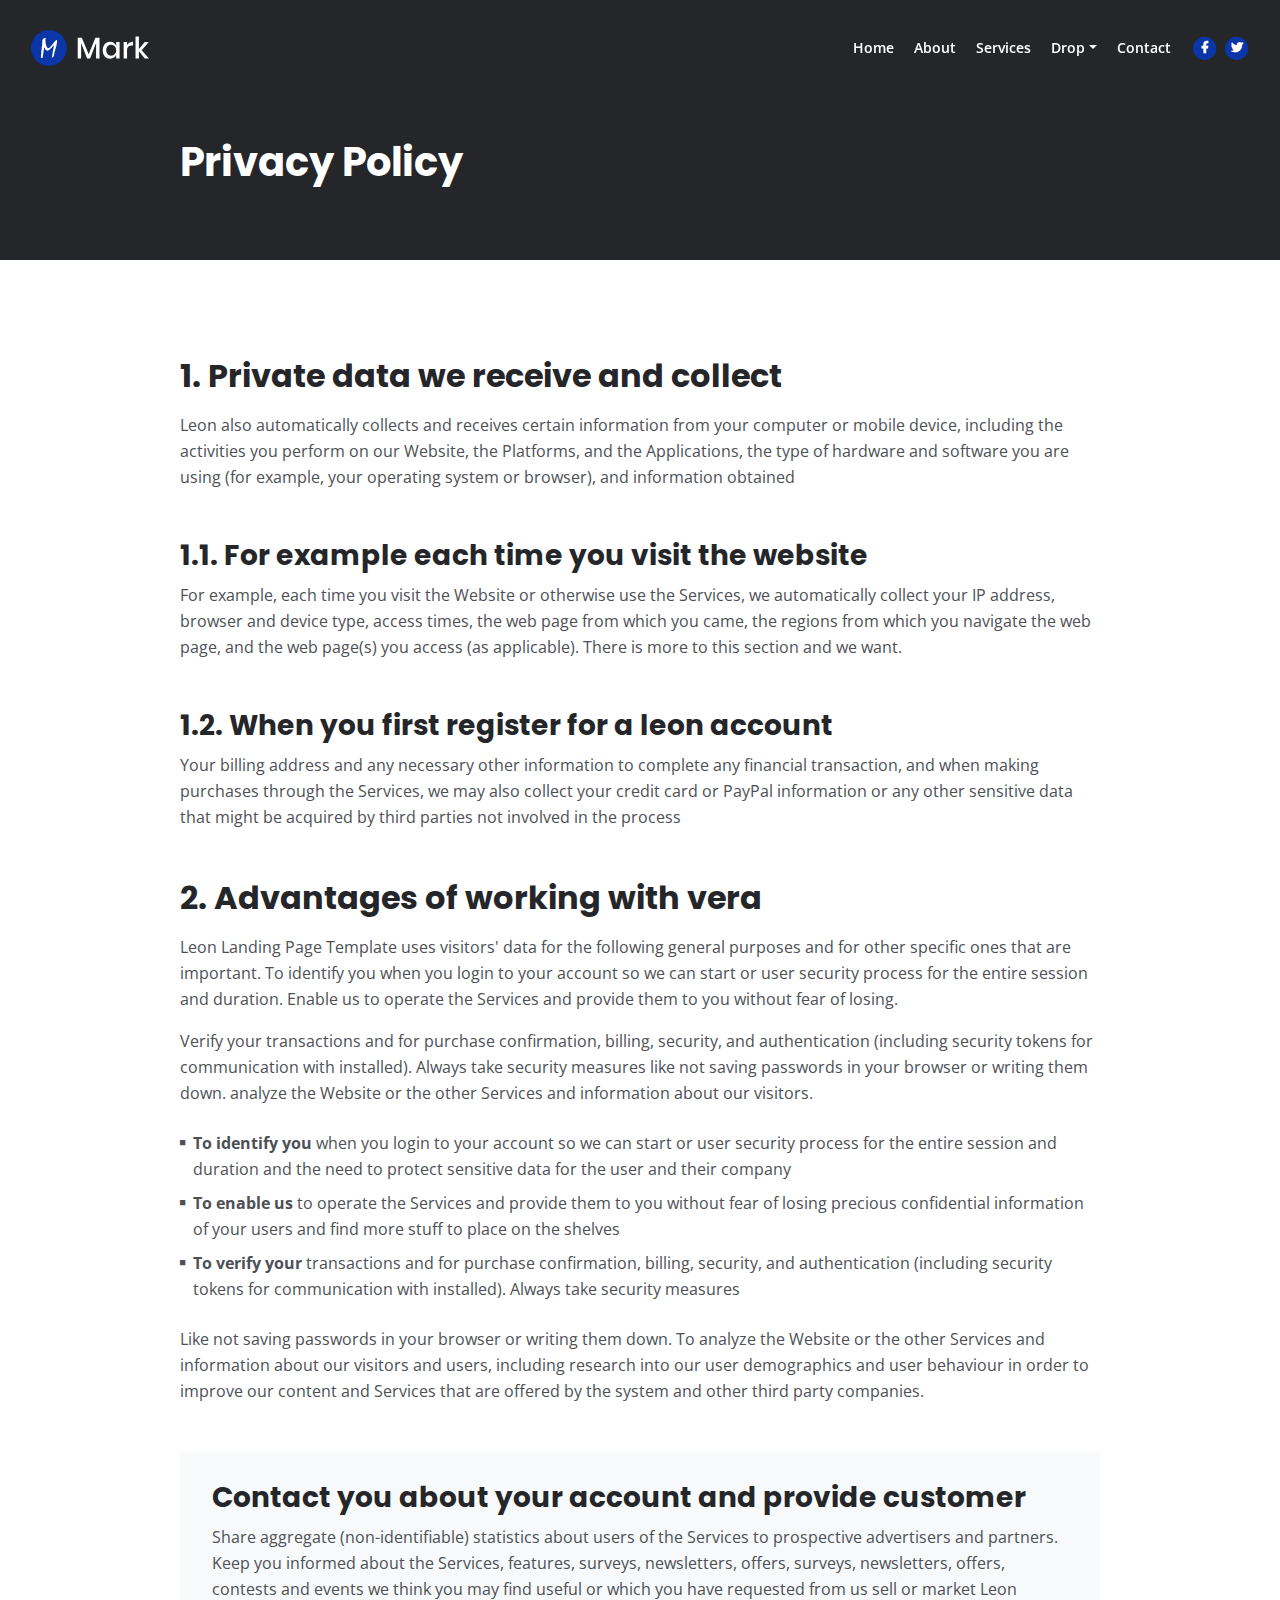
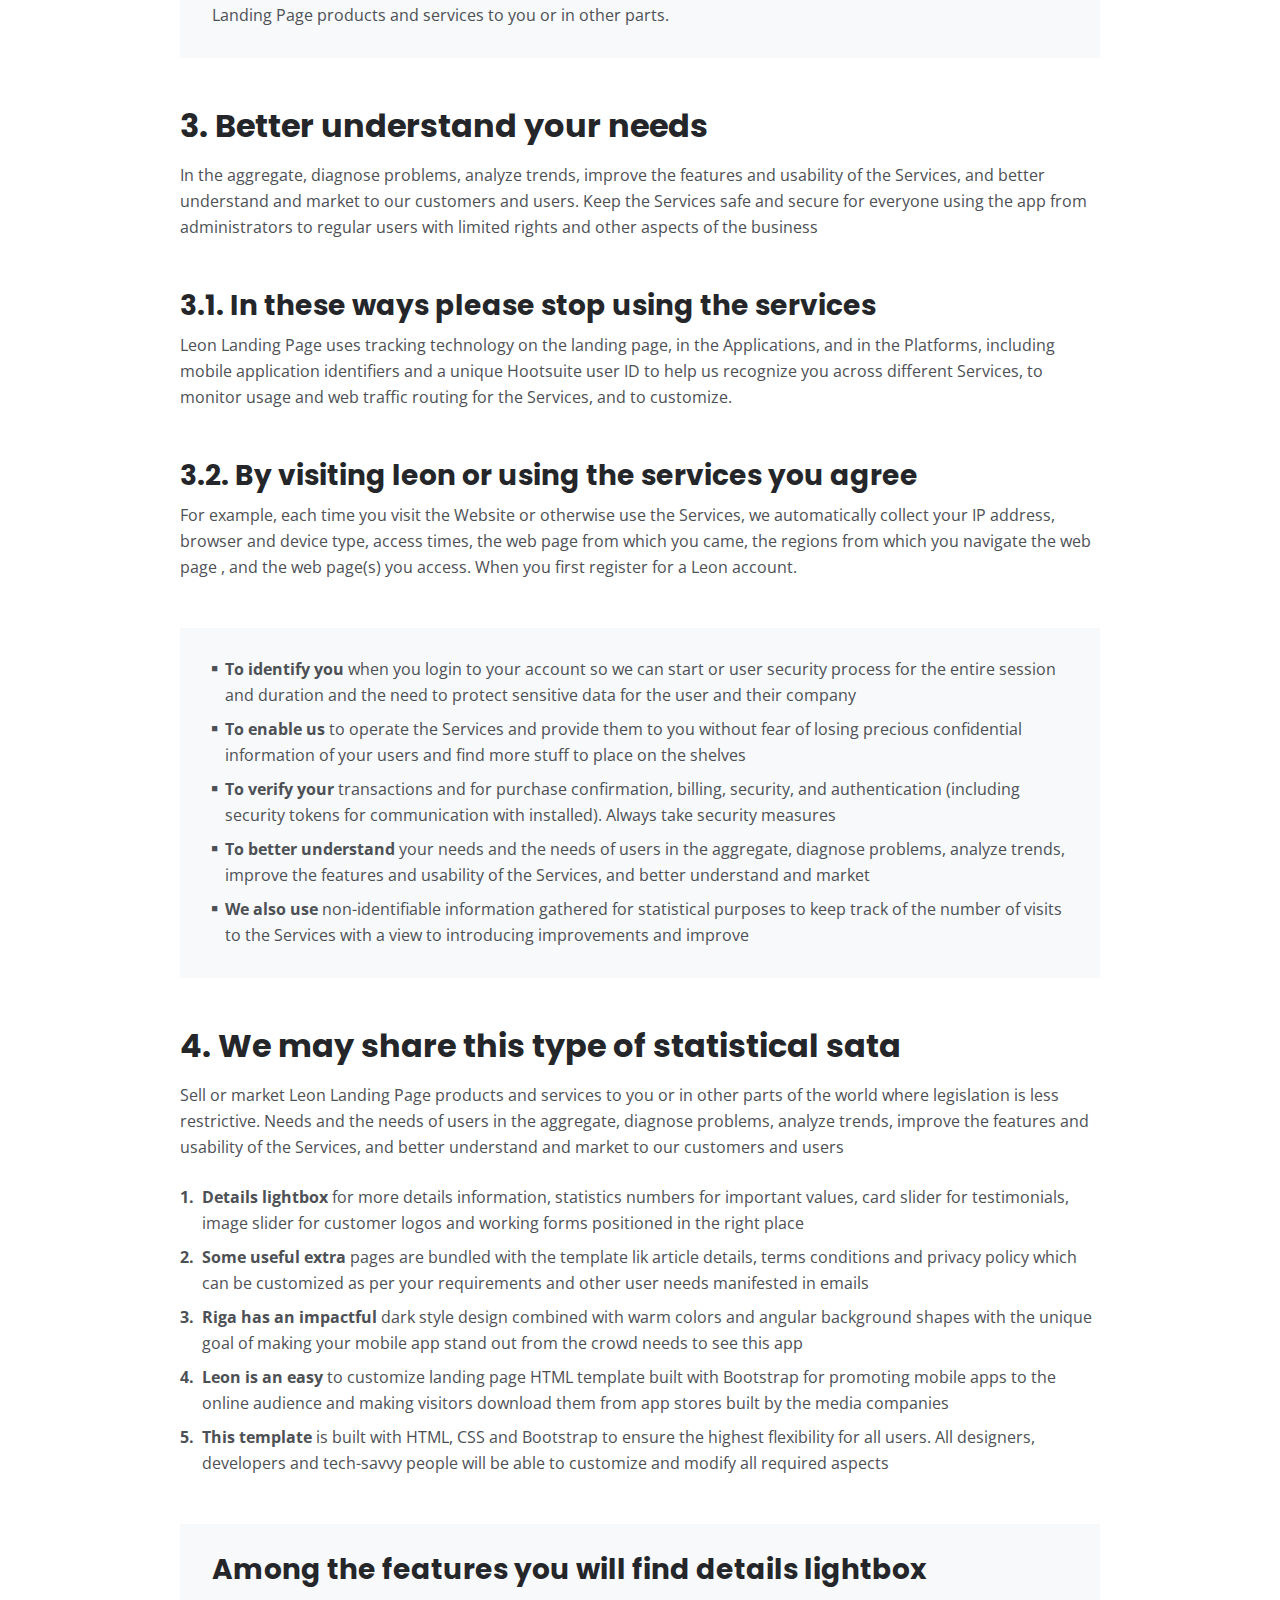
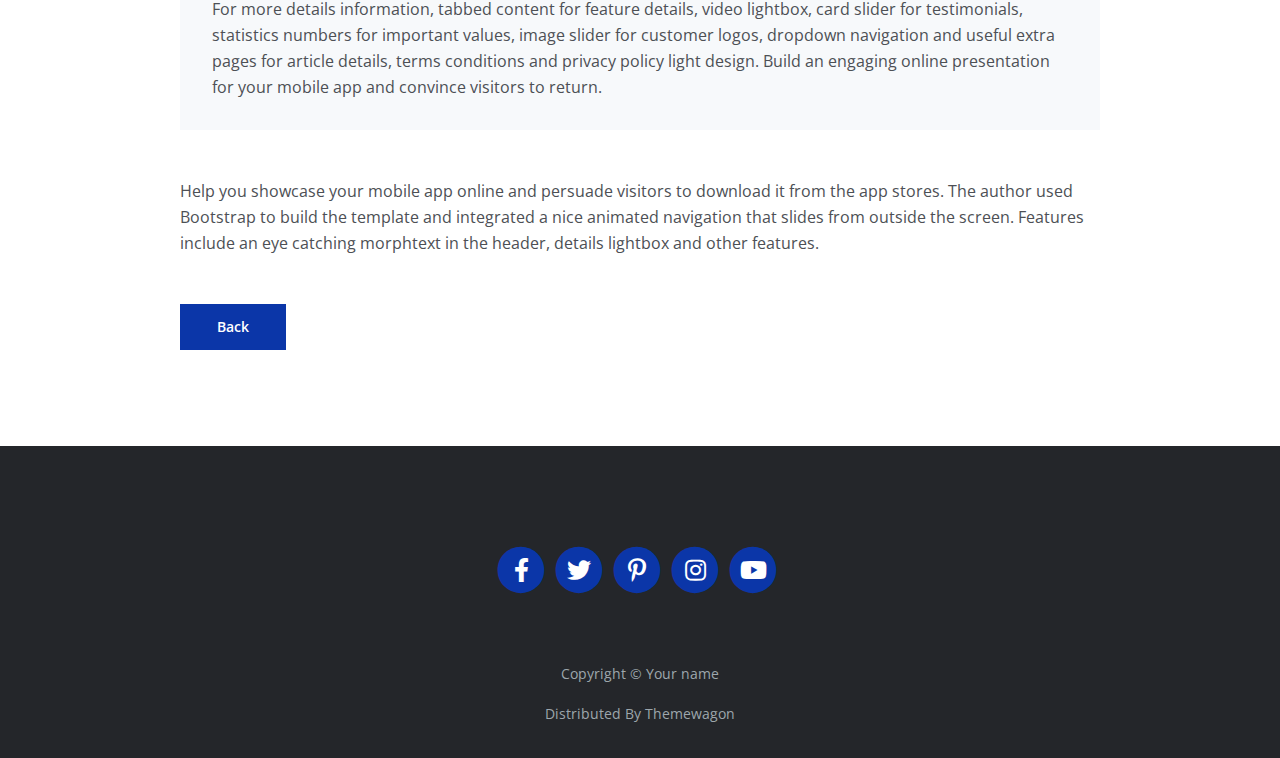
==== privacy.html @ 57025cc5 "Creamos la pagina" ====
<!DOCTYPE html>
<html lang="en">
<head>
    <meta charset="utf-8">
    <meta name="viewport" content="width=device-width, initial-scale=1, shrink-to-fit=no">
    
    <!-- SEO Meta Tags -->
    <meta name="description" content="Your description">
    <meta name="author" content="Your name">

    <!-- OG Meta Tags to improve the way the post looks when you share the page on Facebook, Twitter, LinkedIn -->
	<meta property="og:site_name" content="" /> <!-- website name -->
	<meta property="og:site" content="" /> <!-- website link -->
	<meta property="og:title" content=""/> <!-- title shown in the actual shared post -->
	<meta property="og:description" content="" /> <!-- description shown in the actual shared post -->
	<meta property="og:image" content="" /> <!-- image link, make sure it's jpg -->
	<meta property="og:url" content="" /> <!-- where do you want your post to link to -->
	<meta name="twitter:card" content="summary_large_image"> <!-- to have large image post format in Twitter -->

    <!-- Webpage Title -->
    <title>Privacy Policy - Mark</title>
    
    <!-- Styles -->
    <link rel="preconnect" href="https://fonts.gstatic.com">
    <link href="https://fonts.googleapis.com/css2?family=Open+Sans:ital,wght@0,400;0,600;0,700;1,400&family=Poppins:wght@600&display=swap" rel="stylesheet">
    <link href="css/bootstrap.css" rel="stylesheet">
    <link href="css/fontawesome-all.css" rel="stylesheet">
	<link href="css/styles.css" rel="stylesheet">
	
	<!-- Favicon  -->
    <link rel="icon" href="images/favicon.png">
</head>
<body data-spy="scroll" data-target=".fixed-top">
    
    <!-- Navigation -->
    <nav class="navbar navbar-expand-lg fixed-top navbar-dark">
        <div class="container">
            
            <!-- Image Logo -->
            <a class="navbar-brand logo-image" href="index.html"><img src="images/logo.svg" alt="alternative"></a>  

            <!-- Text Logo - Use this if you don't have a graphic logo -->
            <!-- <a class="navbar-brand logo-text page-scroll" href="index.html">Mark</a> -->

            <button class="navbar-toggler p-0 border-0" type="button" data-toggle="offcanvas">
                <span class="navbar-toggler-icon"></span>
            </button>

            <div class="navbar-collapse offcanvas-collapse" id="navbarsExampleDefault">
                <ul class="navbar-nav ml-auto">
                    <li class="nav-item">
                        <a class="nav-link page-scroll" href="index.html#header">Home <span class="sr-only">(current)</span></a>
                    </li>
                    <li class="nav-item">
                        <a class="nav-link page-scroll" href="index.html#about">About</a>
                    </li>
                    <li class="nav-item">
                        <a class="nav-link page-scroll" href="index.html#services">Services</a>
                    </li>
                    <li class="nav-item dropdown">
                        <a class="nav-link dropdown-toggle" href="#" id="dropdown01" data-toggle="dropdown" aria-haspopup="true" aria-expanded="false">Drop</a>
                        <div class="dropdown-menu" aria-labelledby="dropdown01">
                            <a class="dropdown-item page-scroll" href="project.html">Project Details</a>
                            <div class="dropdown-divider"></div>
                            <a class="dropdown-item page-scroll" href="terms.html">Terms Conditions</a>
                            <div class="dropdown-divider"></div>
                            <a class="dropdown-item page-scroll" href="privacy.html">Privacy Policy</a>
                        </div>
                    </li>
                    <li class="nav-item">
                        <a class="nav-link page-scroll" href="index.html#contact">Contact</a>
                    </li>
                </ul>
                <span class="nav-item social-icons">
                    <span class="fa-stack">
                        <a href="#your-link">
                            <i class="fas fa-circle fa-stack-2x"></i>
                            <i class="fab fa-facebook-f fa-stack-1x"></i>
                        </a>
                    </span>
                    <span class="fa-stack">
                        <a href="#your-link">
                            <i class="fas fa-circle fa-stack-2x"></i>
                            <i class="fab fa-twitter fa-stack-1x"></i>
                        </a>
                    </span>
                </span>
            </div> <!-- end of navbar-collapse -->
        </div> <!-- end of container -->
    </nav> <!-- end of navbar -->
    <!-- end of navigation -->


    <!-- Header -->
    <header class="ex-header">
        <div class="container">
            <div class="row">
                <div class="col-xl-10 offset-xl-1">
                    <h1>Privacy Policy</h1>
                </div> <!-- end of col -->
            </div> <!-- end of row -->
        </div> <!-- end of container -->
    </header> <!-- end of ex-header -->
    <!-- end of header -->


    <!-- Basic -->
    <div class="ex-basic-1 pt-5 pb-5">
        <div class="container">
            <div class="row">
                <div class="col-xl-10 offset-xl-1">
                    <h2 class="mt-5 mb-3">1. Private data we receive and collect</h2>
                    <p class="mb-5">Leon also automatically collects and receives certain information from your computer or mobile device, including the activities you perform on our Website, the Platforms, and the Applications, the type of hardware and software you are using (for example, your operating system or browser), and information obtained</p>
                    <h3>1.1. For example each time you visit the website</h3>
                    <p class="mb-5">For example, each time you visit the Website or otherwise use the Services, we automatically collect your IP address, browser and device type, access times, the web page from which you came, the regions from which you navigate the web page, and the web page(s) you access (as applicable). There is more to this section and we want.</p>
                    <h3>1.2. When you first register for a leon account</h3>
                    <p class="mb-5">Your billing address and any necessary other information to complete any financial transaction, and when making purchases through the Services, we may also collect your credit card or PayPal information or any other sensitive data that might be acquired by third parties not involved in the process</p>
                    
                    <h2 class="mb-3">2. Advantages of working with vera</h2>
                    <p>Leon Landing Page Template uses visitors' data for the following general purposes and for other specific ones that are important. To identify you when you login to your account so we can start or user security process for the entire session and duration. Enable us to operate the Services and provide them to you without fear of losing.</p>
                    <p class="mb-4">Verify your transactions and for purchase confirmation, billing, security, and authentication (including security tokens for communication with installed). Always take security measures like not saving passwords in your browser or writing them down. analyze the Website or the other Services and information about our visitors.</p>
                    <ul class="list-unstyled li-space-lg mb-4">
                        <li class="media">
                            <i class="fas fa-square"></i>
                            <div class="media-body"><strong>To identify you</strong> when you login to your account so we can start or user security process for the entire session and duration and the need to protect sensitive data for the user and their company</div>
                        </li>
                        <li class="media">
                            <i class="fas fa-square"></i>
                            <div class="media-body"><strong>To enable us</strong> to operate the Services and provide them to you without fear of losing precious confidential information of your users and find more stuff to place on the shelves</div>
                        </li>
                        <li class="media">
                            <i class="fas fa-square"></i>
                            <div class="media-body"><strong>To verify your</strong> transactions and for purchase confirmation, billing, security, and authentication (including security tokens for communication with installed). Always take security measures</div>
                        </li>
                    </ul>
                    <p class="mb-5">Like not saving passwords in your browser or writing them down. To analyze the Website or the other Services and information about our visitors and users, including research into our user demographics and user behaviour in order to improve our content and Services that are offered by the system and other third party companies.</p>
                    <div class="text-box mb-5">
                        <h3>Contact you about your account and provide customer</h3>
                        <p>Share aggregate (non-identifiable) statistics about users of the Services to prospective advertisers and partners. Keep you informed about the Services, features, surveys, newsletters, offers, surveys, newsletters, offers, contests and events we think you may find useful or which you have requested from us sell or market Leon Landing Page products and services to you or in other parts.</p>
                    </div> <!-- end of text-box -->
                    
                    <h2 class="mb-3">3. Better understand your needs</h2>
                    <p class="mb-5"> In the aggregate, diagnose problems, analyze trends, improve the features and usability of the Services, and better understand and market to our customers and users. Keep the Services safe and secure for everyone using the app from administrators to regular users with limited rights and other aspects of the business</p>
                    <h3>3.1. In these ways please stop using the services</h3>
                    <p class="mb-5">Leon Landing Page uses tracking technology on the landing page, in the Applications, and in the Platforms, including mobile application identifiers and a unique Hootsuite user ID to help us recognize you across different Services, to monitor usage and web traffic routing for the Services, and to customize.</p>
                    <h3>3.2. By visiting leon or using the services you agree</h3>
                    <p class="mb-5">For example, each time you visit the Website or otherwise use the Services, we automatically collect your IP address, browser and device type, access times, the web page from which you came, the regions from which you navigate the web page , and the web page(s) you access. When you first register for a Leon account.</p>
                    <div class="text-box mb-5">
                        <ul class="list-unstyled li-space-lg">
                            <li class="media">
                                <i class="fas fa-square"></i>
                                <div class="media-body"><strong>To identify you</strong> when you login to your account so we can start or user security process for the entire session and duration and the need to protect sensitive data for the user and their company</div>
                            </li>
                            <li class="media">
                                <i class="fas fa-square"></i>
                                <div class="media-body"><strong>To enable us</strong> to operate the Services and provide them to you without fear of losing precious confidential information of your users and find more stuff to place on the shelves</div>
                            </li>
                            <li class="media">
                                <i class="fas fa-square"></i>
                                <div class="media-body"><strong>To verify your</strong> transactions and for purchase confirmation, billing, security, and authentication (including security tokens for communication with installed). Always take security measures</div>
                            </li>
                            <li class="media">
                                <i class="fas fa-square"></i>
                                <div class="media-body"><strong>To better understand</strong> your needs and the needs of users in the aggregate, diagnose problems, analyze trends, improve the features and usability of the Services, and better understand and market</div>
                            </li>
                            <li class="media">
                                <i class="fas fa-square"></i>
                                <div class="media-body"><strong>We also use</strong> non-identifiable information gathered for statistical purposes to keep track of the number of visits to the Services with a view to introducing improvements and improve</div>
                            </li>
                        </ul>
                    </div> <!-- end of text-box -->
                    
                    <h2 class="mb-3">4. We may share this type of statistical sata</h2>
                    <p class="mb-4">Sell or market Leon Landing Page products and services to you or in other parts of the world where legislation is less restrictive. Needs and the needs of users in the aggregate, diagnose problems, analyze trends, improve the features and usability of the Services, and better understand and market to our customers and users</p>
                    <ul class="list-unstyled li-space-lg mb-5">
                        <li class="media">
                            <strong>1.</strong>
                            <div class="media-body"><strong>Details lightbox</strong> for more details information, statistics numbers for important values, card slider for testimonials, image slider for customer logos and working forms positioned in the right place</div>
                        </li>
                        <li class="media">
                            <strong>2.</strong>
                            <div class="media-body"><strong>Some useful extra</strong> pages are bundled with the template lik article details, terms conditions and privacy policy which can be customized as per your requirements and other user needs manifested in emails</div>
                        </li>
                        <li class="media">
                            <strong>3.</strong>
                            <div class="media-body"><strong>Riga has an impactful</strong> dark style design combined with warm colors and angular background shapes with the unique goal of making your mobile app stand out from the crowd needs to see this app</div>
                        </li>
                        <li class="media">
                            <strong>4.</strong>
                            <div class="media-body"><strong>Leon is an easy</strong> to customize landing page HTML template built with Bootstrap for promoting mobile apps to the online audience and making visitors download them from app stores built by the media companies</div>
                        </li>
                        <li class="media">
                            <strong>5.</strong>
                            <div class="media-body"><strong>This template</strong> is built with HTML, CSS and Bootstrap to ensure the highest flexibility for all users. All designers, developers and tech-savvy people will be able to customize and modify all required aspects</div>
                        </li>
                    </ul>
                    
                    <div class="text-box mb-5">
                        <h3>Among the features you will find details lightbox</h3>
                        <p>For more details information, tabbed content for feature details, video lightbox, card slider for testimonials, statistics numbers for important values, image slider for customer logos, dropdown navigation and useful extra pages for article details, terms conditions and privacy policy light design. Build an engaging online presentation for your mobile app and convince visitors to return.</p>
                    </div> <!-- end of text-box -->
                    <p class="mb-5">Help you showcase your mobile app online and persuade visitors to download it from the app stores. The author used Bootstrap to build the template and integrated a nice animated navigation that slides from outside the screen. Features include an eye catching morphtext in the header, details lightbox and other features.</p>
                    
                    <a class="btn-solid-reg mb-5" href="index.html">Back</a>
                </div> <!-- end of col -->
            </div> <!-- end of row -->
        </div> <!-- end of container -->
    </div> <!-- end of ex-basic-1 -->
    <!-- end of basic -->


    <!-- Footer -->
    <div class="footer bg-gray">
        <div class="container">
            <div class="row">
                <div class="col-lg-12">
                    <div class="social-container">
                        <span class="fa-stack">
                            <a href="#your-link">
                                <i class="fas fa-circle fa-stack-2x"></i>
                                <i class="fab fa-facebook-f fa-stack-1x"></i>
                            </a>
                        </span>
                        <span class="fa-stack">
                            <a href="#your-link">
                                <i class="fas fa-circle fa-stack-2x"></i>
                                <i class="fab fa-twitter fa-stack-1x"></i>
                            </a>
                        </span>
                        <span class="fa-stack">
                            <a href="#your-link">
                                <i class="fas fa-circle fa-stack-2x"></i>
                                <i class="fab fa-pinterest-p fa-stack-1x"></i>
                            </a>
                        </span>
                        <span class="fa-stack">
                            <a href="#your-link">
                                <i class="fas fa-circle fa-stack-2x"></i>
                                <i class="fab fa-instagram fa-stack-1x"></i>
                            </a>
                        </span>
                        <span class="fa-stack">
                            <a href="#your-link">
                                <i class="fas fa-circle fa-stack-2x"></i>
                                <i class="fab fa-youtube fa-stack-1x"></i>
                            </a>
                        </span>
                    </div> <!-- end of social-container -->
                </div> <!-- end of col -->
            </div> <!-- end of row -->
        </div> <!-- end of container -->
    </div> <!-- end of footer -->  
    <!-- end of footer -->


    <!-- Copyright -->
    <div class="copyright bg-gray">
        <div class="container">
            <div class="row">
                <div class="col-lg-12">
                    <p class="p-small">Copyright © <a class="no-line" href="#your-link">Your name</a></p>
                </div> <!-- end of col -->
            </div> <!-- enf of row -->
        </div> <!-- end of container -->

        <div class="container">
            <div class="row">
                <div class="col-lg-12">
                    <p class="p-small">Distributed By <a class="no-line" href="https://themewagon.com/">Themewagon</a></p>
                </div> <!-- end of col -->
            </div> <!-- enf of row -->
        </div> <!-- end of container -->
    </div> <!-- end of copyright --> 
    <!-- end of copyright -->
    
    	
    <!-- Scripts -->
    <script src="js/jquery.min.js"></script> <!-- jQuery for Bootstrap's JavaScript plugins -->
    <script src="js/bootstrap.min.js"></script> <!-- Bootstrap framework -->
    <script src="js/jquery.easing.min.js"></script> <!-- jQuery Easing for smooth scrolling between anchors -->
    <script src="js/scripts.js"></script> <!-- Custom scripts -->
</body>
</html>
---- css/styles.css ----
/* Description: Master CSS file */

/*****************************************
Table Of Contents:
- General Styles
- Navigation
- Header
- About
- Services
- Details
- Projects
- Works
- Testimonials
- Questions
- Contact
- Footer 
- Copyright
- Back To Top Button
- Extra Pages
- Media Queries
******************************************/

/*****************************************
Colors:
- Backgrounds, navbar - black #24262a
- Backgrounds - light gray #f7f9fb
- Buttons, icons - blue #0b36a8
- Headings text - black #24262a
- Body text - dark gray #4d5055
******************************************/


/**************************/
/*     General Styles     */
/**************************/
body,
html {
    width: 100%;
	height: 100%;
}

body, p {
	color: #4d5055; 
	font: 400 1rem/1.625rem "Open Sans", sans-serif;
}

h1 {
	color: #24262a;
	font-weight: 700;
	font-size: 2.5rem;
	line-height: 3.25rem;
	font-family: "Poppins"
}

h2 {
	color: #24262a;
	font-weight: 700;
	font-size: 2rem;
	line-height: 2.5rem;
	font-family: "Poppins"
}

h3 {
	color: #24262a;
	font-weight: 700;
	font-size: 1.75rem;
	line-height: 2.25rem;
	font-family: "Poppins"
}

h4 {
	color: #24262a;
	font-weight: 700;
	font-size: 1.5rem;
	line-height: 2rem;
	font-family: "Poppins"
}

h5 {
	color: #24262a;
	font-weight: 700;
	font-size: 1.25rem;
	line-height: 1.625rem;
	font-family: "Poppins"
}

h6 {
	color: #24262a;
	font-weight: 700;
	font-size: 1rem;
	line-height: 1.375rem;
	font-family: "Poppins"
}

.p-large {
	font-size: 1.125rem;
	line-height: 1.75rem;
}

.p-small {
	font-size: 0.875rem;
	line-height: 1.5rem;
}

.testimonial-text {
	font-style: italic;
}

.testimonial-author {
	font-weight: 700;
	font-size: 1rem;
	line-height: 1.5rem;
}

.li-space-lg li {
	margin-bottom: 0.5rem;
}

a {
	color: #4d5055;
	text-decoration: underline;
}

a:hover {
	color: #4d5055;
	text-decoration: underline;
}

.no-line {
	text-decoration: none;
}

.no-line:hover {
	text-decoration: none;
}

.blue {
	color: #2259ec;
}

.bg-gray {
	background-color: #f7f9fb;
}

.section-divider {
	display: block;
	height: 1px;
	margin: 0;
	border: none;
	background-color: #d3dae2;
}

.btn-solid-reg {
	display: inline-block;
	padding: 1.375rem 2.25rem 1.375rem 2.25rem;
	border: 1px solid #0b36a8;
	background-color: #0b36a8;
	color: #ffffff;
	font-weight: 600;
	font-size: 0.875rem;
	line-height: 0;
	text-decoration: none;
	transition: all 0.2s;
}

.btn-solid-reg:hover {
	background-color: transparent;
	color: #0b36a8; /* needs to stay here because of the color property of a tag */
	text-decoration: none;
}

.btn-solid-lg {
	display: inline-block;
	padding: 1.625rem 2.625rem 1.625rem 2.625rem;
	border: 1px solid #0b36a8;
	background-color: #0b36a8;
	color: #ffffff;
	font-weight: 600;
	font-size: 0.875rem;
	line-height: 0;
	text-decoration: none;
	transition: all 0.2s;
}

.btn-solid-lg:hover {
	background-color: transparent;
	color: #0b36a8; /* needs to stay here because of the color property of a tag */
	text-decoration: none;
}

.btn-outline-reg {
	display: inline-block;
	padding: 1.375rem 2.25rem 1.375rem 2.25rem;
	border: 1px solid #24262a;
	background-color: transparent;
	color: #24262a;
	font-weight: 600;
	font-size: 0.875rem;
	line-height: 0;
	text-decoration: none;
	transition: all 0.2s;
}

.btn-outline-reg:hover {
	background-color: #24262a;
	color: #ffffff;
	text-decoration: none;
}

.btn-outline-lg {
	display: inline-block;
	padding: 1.625rem 2.625rem 1.625rem 2.625rem;
	border: 1px solid #24262a;
	background-color: transparent;
	color: #24262a;
	font-weight: 600;
	font-size: 0.875rem;
	line-height: 0;
	text-decoration: none;
	transition: all 0.2s;
}

.btn-outline-lg:hover {
	background-color: #24262a;
	color: #ffffff;
	text-decoration: none;
}

.btn-outline-sm {
	display: inline-block;
	padding: 1rem 1.5rem 1rem 1.5rem;
	border: 1px solid #24262a;
	background-color: transparent;
	color: #24262a;
	font-weight: 600;
	font-size: 0.875rem;
	line-height: 0;
	text-decoration: none;
	transition: all 0.2s;
}

.btn-outline-sm:hover {
	background-color: #24262a;
	color: #ffffff;
	text-decoration: none;
}

.form-group {
	position: relative;
	margin-bottom: 1.25rem;
}

.label-control {
	position: absolute;
	top: 0.875rem;
	left: 1.5rem;
	color: #7d838a;
	opacity: 1;
	font-size: 0.875rem;
	line-height: 1.375rem;
	cursor: text;
	transition: all 0.2s ease;
}

.form-control-input:focus + .label-control,
.form-control-input.notEmpty + .label-control,
.form-control-textarea:focus + .label-control,
.form-control-textarea.notEmpty + .label-control {
	top: 0.125rem;
	color: #4d5055;
	opacity: 1;
	font-size: 0.75rem;
	font-weight: 700;
}

.form-control-input,
.form-control-select {
	display: block; /* needed for proper display of the label in Firefox, IE, Edge */
	width: 100%;
	padding-top: 1.125rem;
	padding-bottom: 0.125rem;
	padding-left: 1.5rem;
	border: 1px solid #cbcbd1;
	background-color: #ffffff;
	color: #4d5055;
	font-size: 0.875rem;
	line-height: 1.875rem;
	transition: all 0.2s;
	-webkit-appearance: none; /* removes inner shadow on form inputs on ios safari */
}

.form-control-select {
	padding-top: 0.5rem;
	padding-bottom: 0.5rem;
	height: 3.25rem;
	color: #7d838a;
}

select {
    /* you should keep these first rules in place to maintain cross-browser behavior */
    -webkit-appearance: none;
	-moz-appearance: none;
	-ms-appearance: none;
    -o-appearance: none;
    appearance: none;
    background-image: url('../images/down-arrow.png');
    background-position: 96% 50%;
    background-repeat: no-repeat;
    outline: none;
}

.form-control-textarea {
	display: block; /* used to eliminate a bottom gap difference between Chrome and IE/FF */
	width: 100%;
	height: 14rem; /* used instead of html rows to normalize height between Chrome and IE/FF */
	padding-top: 1.5rem;
	padding-left: 1.3125rem;
	border: 1px solid #cbcbd1;
	background-color: #ffffff;
	color: #4d5055;
	font-size: 0.875rem;
	line-height: 1.5rem;
	transition: all 0.2s;
}

.form-control-input:focus,
.form-control-select:focus,
.form-control-textarea:focus {
	border: 1px solid #a1a1a1;
	outline: none; /* Removes blue border on focus */
}

.form-control-input:hover,
.form-control-select:hover,
.form-control-textarea:hover {
	border: 1px solid #a1a1a1;
}

.checkbox {
	font-size: 0.75rem;
	line-height: 1.25rem;
}

input[type='checkbox'] {
	vertical-align: -10%;
	margin-right: 0.5rem;
}

.form-control-submit-button {
	display: inline-block;
	width: 100%;
	height: 3.25rem;
	border: 1px solid #0b36a8;
	border-radius: 32px;
	background-color: #0b36a8;
	color: #ffffff;
	font-weight: 600;
	font-size: 0.875rem;
	line-height: 0;
	cursor: pointer;
	transition: all 0.2s;
}

.form-control-submit-button:hover {
	border: 1px solid #24262a;
	background-color: transparent;
	color: #24262a;
}


/**********************/
/*     Navigation     */
/**********************/
.navbar {
	background-color: #24262a;
	font-weight: 600;
	font-size: 0.875rem;
	line-height: 0.875rem;
	box-shadow: 0 1px 6px 0 rgba(0, 0, 0, 0.025);
}

.navbar .navbar-brand {
	padding-top: 0.125rem;
	padding-bottom: 0.125rem;
}

.navbar .logo-image img {
    width: 118px;
	height: 36px;
}

.navbar .logo-text {
	color: #ffffff;
	font-weight: 700;
	font-size: 1.875rem;
	line-height: 1rem;
	text-decoration: none;
}

.offcanvas-collapse {
	position: fixed;
	top: 3.25rem; /* adjusts the height between the top of the page and the offcanvas menu */
	bottom: 0;
	left: 100%;
	width: 100%;
	padding-right: 1rem;
	padding-left: 1rem;
	overflow-y: auto;
	visibility: hidden;
	background-color: #24262a;
	transition: visibility .3s ease-in-out, -webkit-transform .3s ease-in-out;
	transition: transform .3s ease-in-out, visibility .3s ease-in-out;
	transition: transform .3s ease-in-out, visibility .3s ease-in-out, -webkit-transform .3s ease-in-out;
}

.offcanvas-collapse.open {
	visibility: visible;
	-webkit-transform: translateX(-100%);
	transform: translateX(-100%);
}

.navbar .navbar-nav {
	margin-top: 0.75rem;
	margin-bottom: 0.5rem;
}

.navbar .nav-item .nav-link {
	padding-top: 0.625rem;
	padding-bottom: 0.625rem;
	color: #ffffff;
	text-decoration: none;
	transition: all 0.2s ease;
}

.navbar .nav-item.dropdown.show .nav-link,
.navbar .nav-item .nav-link:hover,
.navbar .nav-item .nav-link.active {
	color: #9c9ead;
}

/* Dropdown Menu */
.navbar .dropdown .dropdown-menu {
	animation: fadeDropdown 0.2s; /* required for the fade animation */
}

@keyframes fadeDropdown {
    0% {
        opacity: 0;
    }

    100% {
        opacity: 1;
	}
}

.navbar .dropdown-menu {
	margin-top: 0.5rem;
	margin-bottom: 0.5rem;
	border: none;
	background-color: #24262a;
}

.navbar .dropdown-item {
	padding-top: 0.5rem;
	padding-bottom: 0.5rem;
	color: #ffffff;
	font-weight: 600;
	font-size: 0.875rem;
	line-height: 0.875rem;
	text-decoration: none;
}

.navbar .dropdown-item:hover {
	background-color: #24262a;
	color: #9c9ead;
}

.navbar .dropdown-divider {
	width: 100%;
	height: 1px;
	margin: 0.5rem auto 0.5rem auto;
	border: none;
	background-color: #505050;
}
/* end of dropdown menu */

.navbar .fa-stack {
	width: 2em;
	margin-right: 0.25rem;
	font-size: 0.75rem;
}

.navbar .fa-stack-2x {
	color: #0b36a8;
	transition: all 0.2s ease;
}

.navbar .fa-stack-1x {
	color: #ffffff;
	transition: all 0.2s ease;
}

.navbar .fa-stack:hover .fa-stack-2x {
	color: #ffffff;
}

.navbar .fa-stack:hover .fa-stack-1x {
	color: #0b36a8;
}

.navbar .navbar-toggler {
	padding: 0;
	border: none;
	font-size: 1.25rem;
}


/******************/
/*     Header     */
/******************/
.header {
	padding-top: 7rem;
	padding-bottom: 5.5rem;
	background: linear-gradient(rgba(0, 0, 0, 0.1), rgba(0, 0, 0, 0.1)), url('../images/header-background.jpg') center center no-repeat;
	background-size: cover;
	text-align: center;
}

.header .h1-large {
	margin-bottom: 1.75rem;
	color: #ffffff;
}

.header .btn-solid-lg:hover {
	border: 1px solid #ffffff;
	color: #ffffff;
}

.header .btn-outline-lg {
	padding: 1.625rem 1.625rem 1.625rem 1.625rem;
	border: none;
	color: #ffffff;
}

.header .btn-outline-lg:hover {
	background: transparent;
	color: #9c9ead;
	text-decoration: none;
}

.header .btn-outline-lg .fas {
	margin-right: 0.375rem;
}


/*****************/
/*     About     */
/*****************/
.basic-1 {
	padding-top: 7.75rem;
	padding-bottom: 5.25rem;
}

.basic-1 .text-container {
	margin-bottom: 3rem;
}

.basic-1 .time {
	margin-bottom: 0.5rem;
	color: #0b36a8;
	font-weight: 600;
	font-size: 0.875rem;
	line-height: 1.5rem;
	font-family: "Poppins";
}

.basic-1 h6 {
	margin-bottom: 0.125rem;
}


/********************/
/*     Services     */
/********************/
.basic-2 {
	padding-top: 7.75rem;
	padding-bottom: 5.25rem;
}

.basic-2 .h2-heading {
	margin-bottom: 0.75rem;
	text-align: center;
}

.basic-2 .p-heading {
	margin-bottom: 4rem;
	text-align: center;
}

.basic-2 .text-box {
	margin-bottom: 3rem;
	padding: 3.5rem 1rem 2.125rem 1rem;
	border: 1px solid #cfd7de;
}

.basic-2 .fas,
.basic-2 .far {
	margin-bottom: 1.75rem;
	color: #0b36a8;
	font-size: 3.5rem;
}

.basic-2 h4 {
	letter-spacing: 1px;
}


/*******************/
/*     Details     */
/*******************/
.split .area-1 {
	height: 430px;
	background: linear-gradient(to bottom right, rgba(25, 26, 29, 0.5), rgba(25, 26, 29, 0.5)), url('../images/details-background.jpg') center center no-repeat;
	background-size: cover;
}

.split .area-2 {
	padding-top: 7.75rem;
	padding-bottom: 7.75rem;
}

.split p {
	margin-bottom: 2.25rem;
}

.split .icons-container {
	margin-top: 3rem;
}

.split .icons-container img {
	width: 50px;
	margin-right: 0.625rem;
	margin-bottom: 0.75rem;
}


/********************/
/*     Projects     */
/********************/
.basic-3 {
	padding-top: 7.75rem;
	padding-bottom: 1rem;
}

.basic-3 .h2-heading {
	margin-bottom: 0.75rem;
	text-align: center;
}

.basic-3 .p-heading {
	margin-bottom: 4rem;
	text-align: center;
}

.basic-3 .text-container {
	margin-bottom: 4rem;
}

.basic-3 .image-container {
	margin-bottom: 1rem;
}

/* Hover Animation */
.basic-3 .image-container {
	overflow: hidden;
	margin-right: auto;
	margin-left: auto;
}

.basic-3 .image-container img {
	margin: 0;
	transition: all 0.2s;
}

.basic-3 .image-container:hover img {
	-moz-transform: scale(1.1);
	-webkit-transform: scale(1.1);
	transform: scale(1.1);
} 
/* end of hover animation */


/*****************/
/*     Works     */
/*****************/
.basic-4 {
	padding-bottom: 1rem;
}

.basic-4 .text-container {
	margin-bottom: 4rem;
}

.basic-4 .image-container {
	margin-bottom: 1rem;
}

/* Hover Animation */
.basic-4 .image-container {
	overflow: hidden;
	margin-right: auto;
	margin-left: auto;
}

.basic-4 .image-container img {
	margin: 0;
	transition: all 0.2s;
}

.basic-4 .image-container:hover img {
	-moz-transform: scale(1.15);
	-webkit-transform: scale(1.15);
	transform: scale(1.15);
} 
/* end of hover animation */


/************************/
/*     Testimonials     */
/************************/
.cards-1 {
	padding-top: 3rem;
	padding-bottom: 3.875rem;
}

.cards-1 .h2-heading {
	margin-bottom: 3rem;
	text-align: center;
}

.cards-1 .card {
	margin-bottom: 4rem;
	border: none;
}

.cards-1 .card-body {
	padding: 0;
	text-align: center;
}

.cards-1 .testimonial-text {
	margin-bottom: 1.625rem;
}

.cards-1 img {
	display: inline-block;
	width: 60px;
	margin-bottom: 0.875rem;
	border-radius: 50%;
}

.cards-1 .text {
	margin-top: 0.375rem;
}

.cards-1 .testimonial-author {
	color: #24262a;
}

.cards-1 .testimonial-author,
.cards-1 .occupation {
	font-size: 0.875rem;
	line-height: 1.375rem;
}


/*********************/
/*     Questions     */
/*********************/
.accordion-1 {
	padding-top: 7.75rem;
	padding-bottom: 6.75rem;
}

.accordion-1 .h2-heading {
	margin-bottom: 2.5rem;
	text-align: center;
}

.accordion-1 .card {
	margin-bottom: 1.75rem;
	border: none;
}

.accordion-1 .card-header {
	padding: 0;
	border: none;
	background-color: transparent;
}

.accordion-1 .card button {
	padding: 0;
	color: #24262a;
	font-weight: 600;
	font-size: 1.125rem;
	line-height: 1.75rem;
	font-family: 'Poppins';
}

.accordion-1 .card button:hover {
	text-decoration: none;
}

.accordion-1 .card button:before {
	float: left;
	margin-right: 0.625rem;
	font-family: 'Font Awesome 5 Free';
	font-weight: 900;
	content: "\f078";
	transition: all 0.2s;
}

.accordion-1 .card button.collapsed:before {
	-webkit-transform: rotate(180deg);
	-moz-transform: rotate(180deg);
	transform: rotate(180deg);
} 

.accordion-1 .card-body {
	padding: 0.75rem 1.5rem 0.5rem 1.5rem;
}


/*******************/
/*     Contact     */
/*******************/
.form-1 {
	padding-top: 7.75rem;
	padding-bottom: 7rem;
	text-align: center;
}

.form-1 .h2-heading {
	margin-bottom: 0.75rem;
	text-align: center;
}

.form-1 .p-heading {
	margin-bottom: 4rem;
}


/******************/
/*     Footer     */
/******************/
.footer {
	padding-top: 6.25rem;
	padding-bottom: 2rem;
	background-color: #24262a;
	text-align: center;
}

.footer a {
	text-decoration: none;
}

.footer .fa-stack {
	width: 2em;
	margin-bottom: 1.25rem;
	margin-right: 0.375rem;
	font-size: 1.5rem;
}

.footer .fa-stack .fa-stack-1x {
    color: #ffffff;
	transition: all 0.2s ease;
}

.footer .fa-stack .fa-stack-2x {
	color: #0b36a8;
	transition: all 0.2s ease;
}

.footer .fa-stack:hover .fa-stack-1x {
	color: #0b36a8;
}

.footer .fa-stack:hover .fa-stack-2x {
    color: #ffffff;
}


/*********************/
/*     Copyright     */
/*********************/
.copyright {
	padding-top: 1rem;
	padding-bottom: 1rem;
	background-color: #24262a;
	text-align: center;
}

.copyright .p-small {
	color: #9da6ac;
	text-align: center;
}

.copyright a {
	color: #9da6ac;
}


/******************************/
/*     Back To Top Button     */
/******************************/
a.back-to-top {
	position: fixed;
	z-index: 999;
	right: 12px;
	bottom: 12px;
	display: none;
	width: 42px;
	height: 42px;
	border-radius: 30px;
	background: #3a424d url("../images/up-arrow.png") no-repeat center 47%;
	background-size: 18px 18px;
	text-indent: -9999px;
}

a:hover.back-to-top {
	background-color: #0b36a8;
}


/***********************/
/*     Extra Pages     */
/***********************/
.ex-header {
	padding-top: 8.5rem;
	padding-bottom: 4rem;
	background-color: #24262a;
}

.ex-header h1 {
	color: #ffffff;
}

.ex-basic-1 .list-unstyled .fas {
	font-size: 0.375rem;
	line-height: 1.625rem;
}

.ex-basic-1 .list-unstyled .media-body {
	margin-left: 0.5rem;
}

.ex-basic-1 .text-box {
	padding: 1.25rem 1.25rem 0.5rem 1.25rem;
	background-color: #f7f9fb;
}

.ex-cards-1 .card {
	border: none;
	background-color: transparent;
}

.ex-cards-1 .card .fa-stack {
	width: 2em;
	font-size: 1.125rem;
}

.ex-cards-1 .card .fa-stack-2x {
	color: #0b36a8;
}

.ex-cards-1 .card .fa-stack-1x {
	color: #ffffff;
	font-weight: 700;
	line-height: 2.125rem;
}

.ex-cards-1 .card .list-unstyled .media-body {
	margin-left: 0.75rem;
}

.ex-cards-1 .card .list-unstyled .media-body h5 {
	margin-top: 0.125rem;
	margin-bottom: 0.375rem;
}


/*************************/
/*     Media Queries     */
/*************************/	
/* Min-width 768px */
@media (min-width: 768px) {

	/* Header */
	.header {
		padding-top: 11rem;
		padding-bottom: 9rem;
	}
	/* end of header */


	/* Services */
	.basic-2 .text-box {
		padding-right: 2.125rem;
		padding-left: 2.125rem;
	}
	/* end of services */


	/* Extra Pages */
	.ex-basic-1 .text-box {
		padding: 1.75rem 2rem 0.875rem 2rem;
	}
	/* end of extra pages */
}
/* end of min-width 768px */


/* Min-width 992px */
@media (min-width: 992px) {
	
	/* General Styles */
	.h2-heading {
		width: 35.25rem;
		margin-right: auto;
		margin-left: auto;
	}

	.p-heading {
		width: 46rem;
		margin-right: auto;
		margin-left: auto;
	}
	/* end of general styles */


	/* Navigation */
	.navbar {
		padding-top: 1.75rem;
		background-color: transparent;
		box-shadow: none;
		transition: all 0.2s;
	}

	.navbar.top-nav-collapse {
		padding-top: 0.5rem;
		padding-top: 0.5rem;
		background-color: #24262a;
		box-shadow: 0 3px 6px 0 rgba(0, 0, 0, 0.025);
	}

	.offcanvas-collapse {
		position: static;
		top: auto;
		bottom: auto;
		left: auto;
		width: auto;
		padding-right: 0;
		padding-left: 0;
		background-color: transparent;
		overflow-y: visible;
		visibility: visible;
	}

	.offcanvas-collapse.open {
		-webkit-transform: none;
		transform: none;
	}

	.navbar .navbar-nav {
		margin-top: 0;
		margin-bottom: 0;
	}
	
	.navbar .nav-item .nav-link {
		padding-right: 0.625rem;
		padding-left: 0.625rem;
	}

	.navbar .dropdown-menu {
		margin-top: 0.25rem;
		box-shadow: 0 3px 3px 1px rgba(0, 0, 0, 0.08);
	}

	.navbar .dropdown-divider {
		width: 90%;
	}

	.navbar .social-icons {
		margin-left: 0.5rem;
	}
	
	.navbar .fa-stack {
		margin-right: 0;
		margin-left: 0.25rem;
	}
	/* end of navigation */


	/* Header */
	.header {
		padding-top: 15rem;
		padding-bottom: 14rem;
		text-align: left;
	}
	/* end of header */


	/* Details */
	.split {
		height: 760px;
	}
	
	.split .area-1 {
		height: 100%;
		width: 50%;
		display: inline-block;
	}
	
	.split .area-2 {
		height: 100%;
		width: 50%;
		display: inline-block;
		vertical-align: top;
	}

	.split .text-container {
		width: 400px;
		margin-left: 3rem;
	}
	/* end of details */


	/* Testimonials */
	.cards-1 .card {
		display: inline-block;
		width: 290px;
		vertical-align: top;
	}

	.cards-1 .card:nth-of-type(3n+2) {
		margin-right: 1.5rem;
		margin-left: 1.5rem;
	}

	.cards-1 .card-body {
		text-align: left;
	}

	.cards-1 .details {
		display: flex;
		align-items: flex-start;
	}
	
	.cards-1 .details .text {
		flex-direction: column;
	}
	
	.cards-1 .details img {
		margin-right: 1.125rem;
	}
	/* end of testimonials */


	/* Accordion */
	.accordion-1 .accordion {
		width: 730px;
		margin-right: auto;
		margin-left: auto;
	}
	/* end of accordion */


	/* Contact */
	.form-1 form {
		width: 790px;
		margin-right: auto;
		margin-left: auto;
	}
	/* end of contact */


	/* Extra Pages */
	.ex-cards-1 .card {
		display: inline-block;
		width: 296px;
		vertical-align: top;
	}

	.ex-cards-1 .card:nth-of-type(3n+2) {
		margin-right: 1rem;
		margin-left: 1rem;
	}
	/* end of extra pages */
}
/* end of min-width 992px */


/* Min-width 1200px */
@media (min-width: 1200px) {

	/* General Styles */
	.h1-large {
		font-size: 3.75rem;
		line-height: 4.625rem;
	}
	/* end of general styles */


	/* Navigation */
	.navbar .container {
		max-width: 1330px;
	}
	/* end of navigation */


	/* Header */
	.header {
		padding-top: 18.25rem;
		padding-bottom: 17.25rem;
	}
	/* end of header */


	/* About */
	.basic-1 .text-container.first {
		margin-right: 2rem;
	}

	.basic-1 .text-container.second {
		margin-right: 1rem;
		margin-left: 1rem;
	}

	.basic-1 .text-container.third {
		margin-left: 2rem;
	}
	/* end of about */


	/* Details */
	.split {
		height: 700px;
	}

	.split .text-container {
		width: 460px;
		margin-left: 5rem;
	}
	/* end of details */


	/* Testimonials */
	.cards-1 .card {
		width: 338px;
	}
	
	.cards-1 .card:nth-of-type(3n+2) {
		margin-right: 2.625rem;
		margin-left: 2.625rem;
	}
	/* end of testimonials */
	

	/* Extra Pages */
	.ex-cards-1 .card {
		width: 336px;
	}

	.ex-cards-1 .card:nth-of-type(3n+2) {
		margin-right: 2.875rem;
		margin-left: 2.875rem;
	}
	/* end of extra pages */
}
/* end of min-width 1200px */
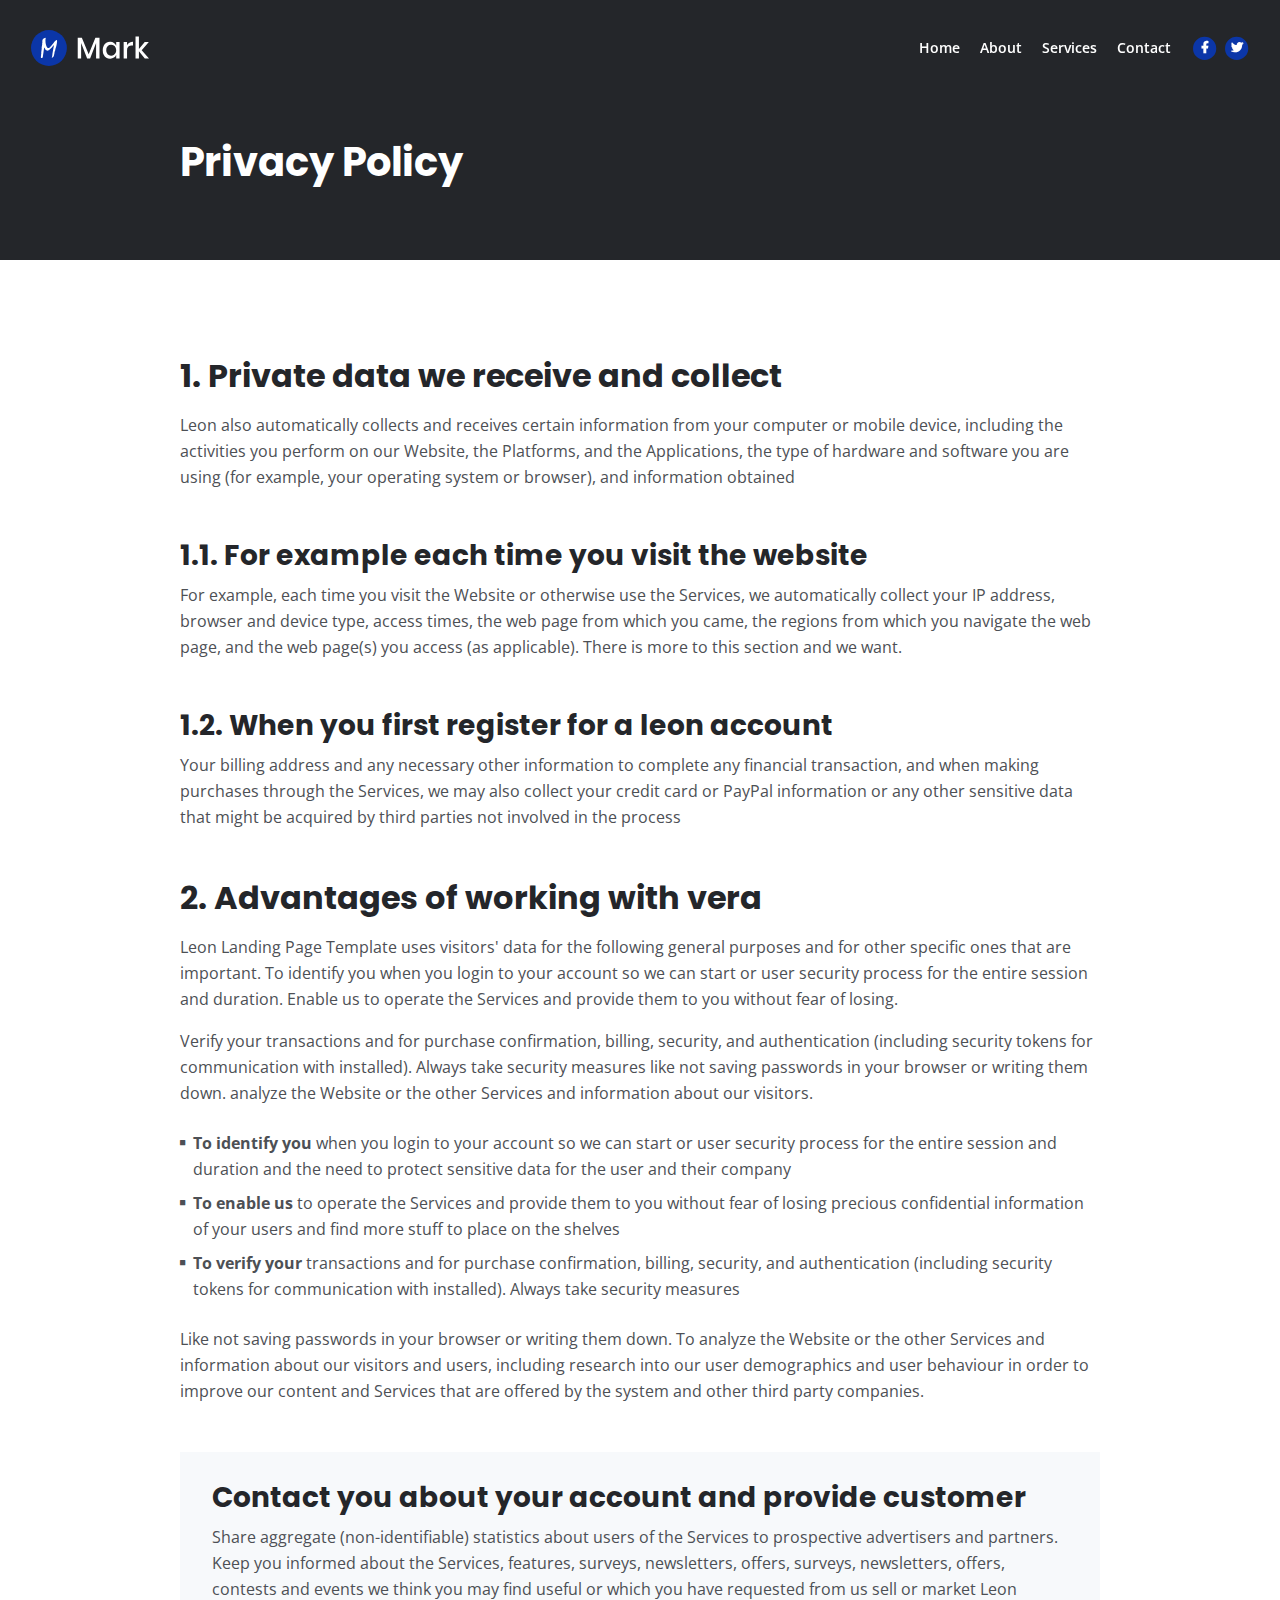
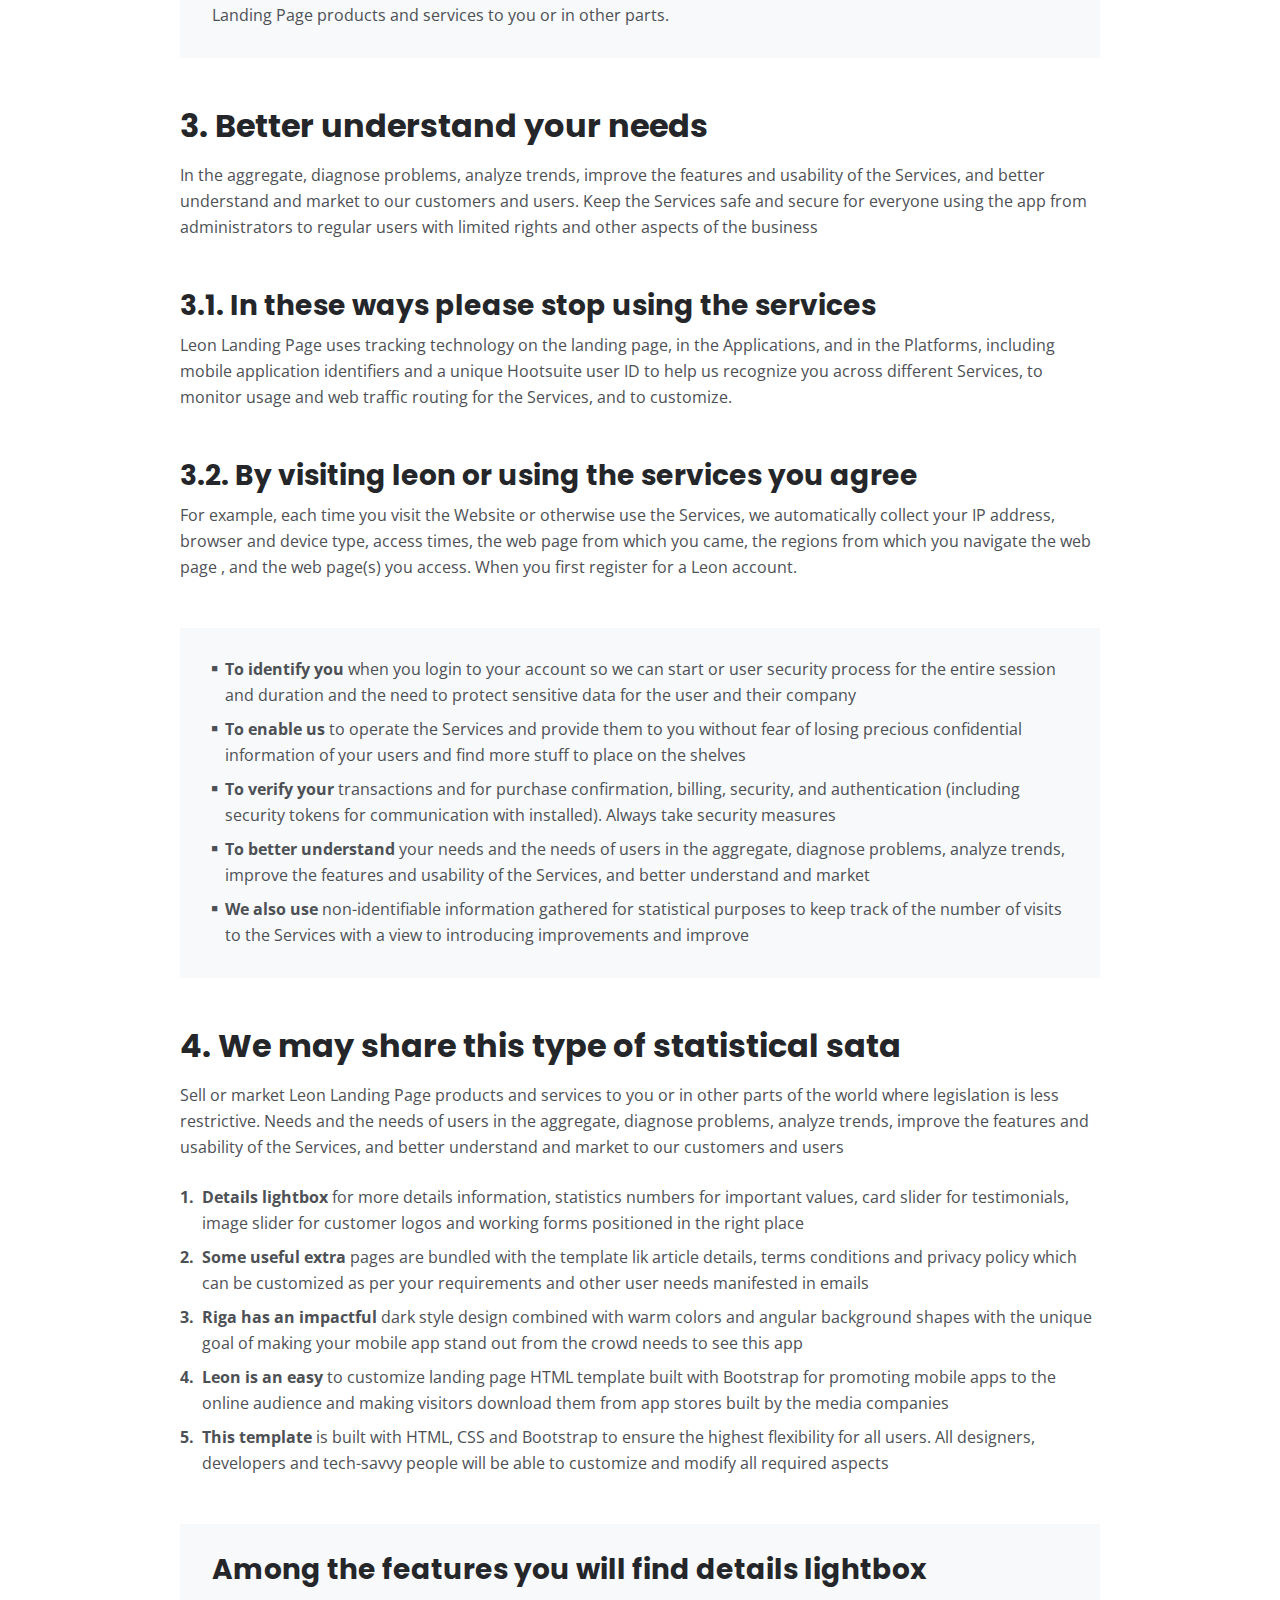
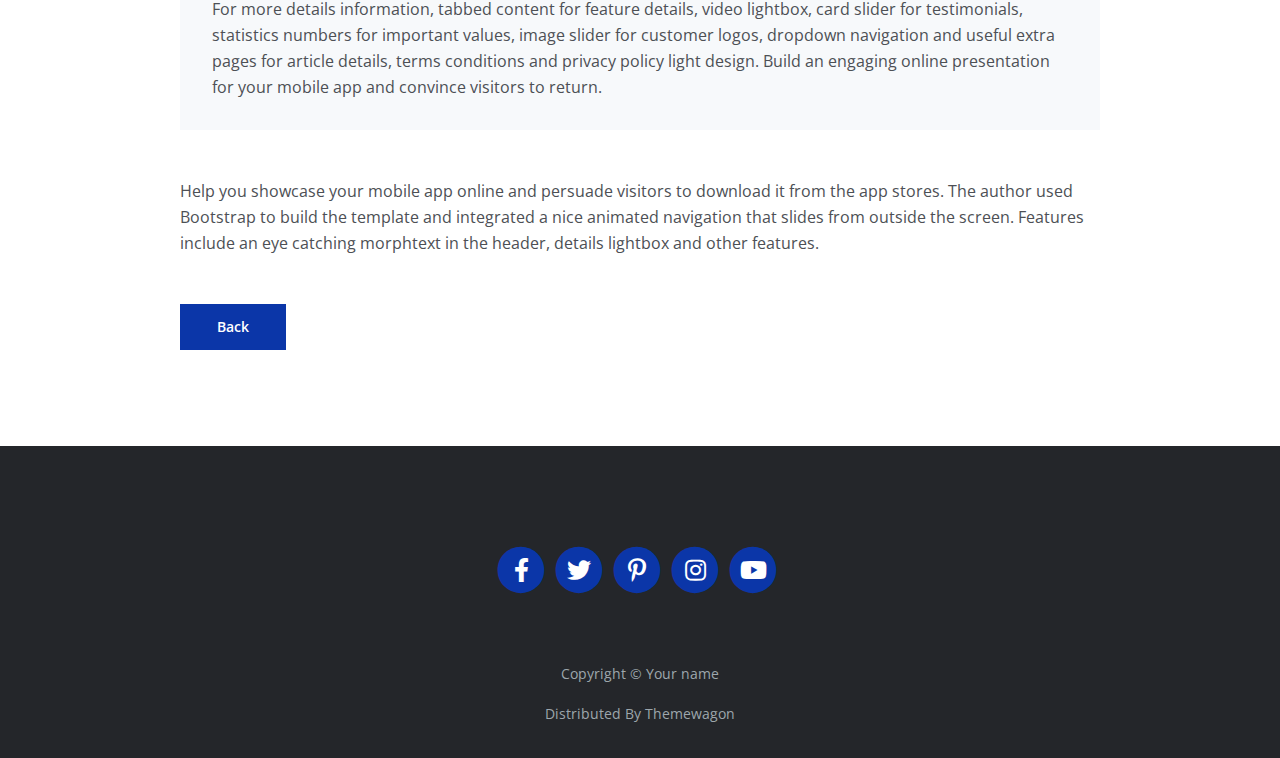
==== commit f291262e: "Modificacion del navbar" ====
--- a/privacy.html
+++ b/privacy.html
@@ -57,6 +57,7 @@
                     <li class="nav-item">
                         <a class="nav-link page-scroll" href="index.html#services">Services</a>
                     </li>
+                    <!--
                     <li class="nav-item dropdown">
                         <a class="nav-link dropdown-toggle" href="#" id="dropdown01" data-toggle="dropdown" aria-haspopup="true" aria-expanded="false">Drop</a>
                         <div class="dropdown-menu" aria-labelledby="dropdown01">
@@ -66,7 +67,7 @@
                             <div class="dropdown-divider"></div>
                             <a class="dropdown-item page-scroll" href="privacy.html">Privacy Policy</a>
                         </div>
-                    </li>
+                    </li>-->
                     <li class="nav-item">
                         <a class="nav-link page-scroll" href="index.html#contact">Contact</a>
                     </li>
